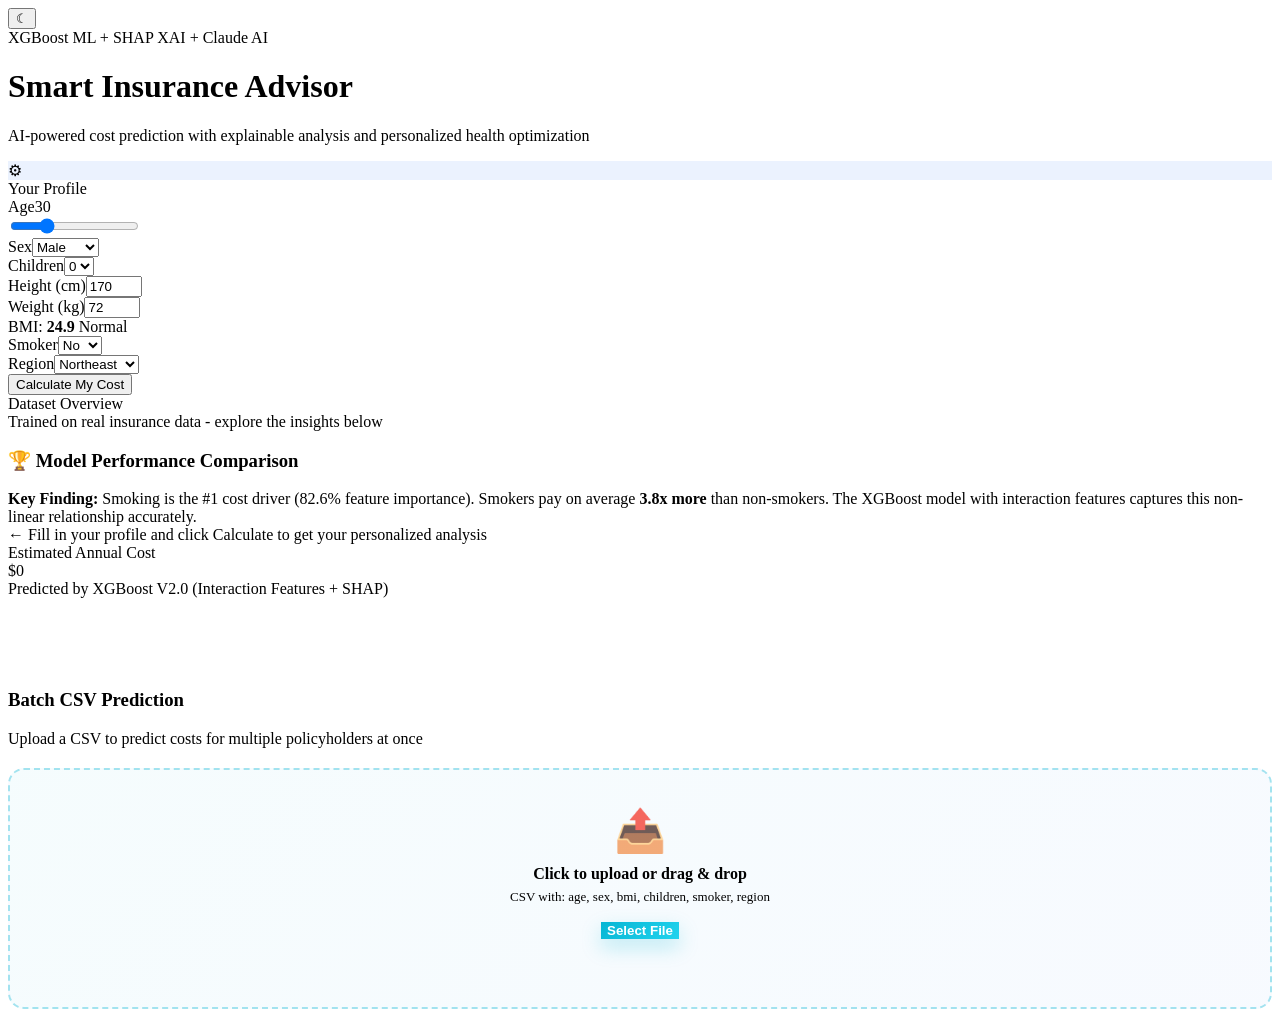
==== webapp/templates/index.html @ 4be65745 "Refactor to modular architecture + fix Docker Directory structure (replaces monolithic DataSet/): - " ====
<!DOCTYPE html>
<html lang="en">
<head>
<meta charset="UTF-8">
<meta name="viewport" content="width=device-width, initial-scale=1.0">
<title>Smart Insurance Advisor V2.0</title>
<link href="https://fonts.googleapis.com/css2?family=Inter:wght@300;400;500;600;700;800&display=swap" rel="stylesheet">
<link rel="stylesheet" href="/static/style.css">
</head>
<body>
<button class="theme-toggle" id="themeToggle" onclick="toggleTheme()" title="Toggle theme">&#9790;</button>
<div class="app">
  <div class="header">
    <div class="badge"><span class="dot"></span> XGBoost ML + SHAP XAI + Claude AI</div>
    <h1>Smart Insurance Advisor</h1>
    <p>AI-powered cost prediction with explainable analysis and personalized health optimization</p>
  </div>

  <div class="layout">
    <!-- LEFT: Form -->
    <div class="card" style="position:sticky;top:24px;">
      <div class="card-title"><div class="icon" style="background:rgba(59,130,246,0.1);color:var(--accent);">&#9881;</div> Your Profile</div>

      <div class="form-group"><div class="range-wrap"><div class="range-header"><label>Age</label><span class="range-value" id="ageVal">30</span></div><input type="range" id="age" min="18" max="64" value="30" oninput="document.getElementById('ageVal').textContent=this.value"></div></div>

      <div class="form-row">
        <div class="form-group"><label>Sex</label><select id="sex"><option value="male">Male</option><option value="female">Female</option></select></div>
        <div class="form-group"><label>Children</label><select id="children"><option value="0">0</option><option value="1">1</option><option value="2">2</option><option value="3">3</option><option value="4">4</option><option value="5">5</option></select></div>
      </div>

      <div class="form-row">
        <div class="form-group"><label>Height (cm)</label><input type="number" id="height" min="100" max="220" value="170" step="1" oninput="updateBmi()"></div>
        <div class="form-group"><label>Weight (kg)</label><input type="number" id="weight" min="30" max="200" value="72" step="1" oninput="updateBmi()"></div>
      </div>
      <div class="bmi-display" id="bmiDisplay">BMI: <strong>24.9</strong> <span class="bmi-tag normal">Normal</span></div>

      <div class="form-row">
        <div class="form-group"><label>Smoker</label><select id="smoker"><option value="no">No</option><option value="yes">Yes</option></select></div>
        <div class="form-group"><label>Region</label><select id="region"><option value="northeast">Northeast</option><option value="northwest">Northwest</option><option value="southeast">Southeast</option><option value="southwest">Southwest</option></select></div>
      </div>

      <button class="btn btn-primary" id="predictBtn" onclick="runPredict()">Calculate My Cost</button>
    </div>

    <!-- RIGHT -->
    <div>
      <!-- Welcome Dashboard -->
      <div id="welcome" class="welcome-dash">
        <div class="welcome-title">Dataset Overview</div>
        <div class="welcome-sub">Trained on real insurance data - explore the insights below</div>
        <div class="stat-grid" id="statGrid"></div>

        <div class="model-section">
          <h3>&#127942; Model Performance Comparison</h3>
          <div id="modelBars"></div>
        </div>

        <div class="insight-box">
          <strong>Key Finding:</strong> Smoking is the #1 cost driver (82.6% feature importance). Smokers pay on average <strong>3.8x more</strong> than non-smokers. The XGBoost model with interaction features captures this non-linear relationship accurately.
        </div>
        <div class="welcome-arrow">&#8592; Fill in your profile and click Calculate to get your personalized analysis</div>
      </div>

      <!-- Results -->
      <div id="results" class="results">
        <div class="cost-hero">
          <div class="label">Estimated Annual Cost</div>
          <div class="amount" id="costAmount">$0</div>
          <div class="sub">Predicted by XGBoost V2.0 (Interaction Features + SHAP)</div>
          <div class="confidence" id="confidence" style="display:none;">
            <span>Low: <span class="c-val" id="confLow">-</span></span>
            <span>Avg: <span class="c-val" id="confMid">-</span></span>
            <span>High: <span class="c-val" id="confHigh">-</span></span>
          </div>
        </div>

        <div class="scenarios" id="scenarios"></div>

        <div class="shap-section" id="shapSection" style="display:none;">
          <div class="shap-header"><div class="shap-icon">&#9881;</div><div><h3>Cost Breakdown - SHAP Analysis</h3><p>Explainable AI: see exactly what drives your cost up or down</p></div></div>
          <div id="shapBars"></div>
          <div class="shap-legend"><span><span class="dot-up"></span> Increases cost</span><span><span class="dot-down"></span> Decreases cost</span></div>
        </div>

        <div class="ai-report" id="aiReport" style="display:none;">
          <div class="report-header"><div class="ai-icon">&#9733;</div><div><h3>AI Advisor Report</h3><p>Powered by Claude AI + SHAP Insights</p></div></div>
          <div class="report-body" id="reportBody"></div>
          <button class="btn-download" onclick="downloadReport()">&#11015; Download Report</button>
        </div>

        <div class="similar-section" id="similarSection" style="display:none;margin-top:32px;">
          <div class="section-header">
            <h3>Patients Like You</h3>
            <p>5 most similar profiles from the training set &middot; K-Nearest Neighbors</p>
          </div>
          <div id="similarSummary" style="display:grid;grid-template-columns:repeat(4,1fr);gap:12px;margin:0 0 20px;"></div>
          <div id="similarList"></div>
        </div>

        <div class="batch-section" style="margin-top:40px;padding-top:32px;border-top:1px solid var(--border);">
          <div class="section-header">
            <h3>Batch CSV Prediction</h3>
            <p>Upload a CSV to predict costs for multiple policyholders at once</p>
          </div>
          <div id="dropZone" ondragover="event.preventDefault();this.classList.add('drag-active');" ondragleave="this.classList.remove('drag-active');" ondrop="handleDrop(event)"
               style="background:linear-gradient(135deg,rgba(6,182,212,0.04),rgba(59,130,246,0.04));border:2px dashed rgba(6,182,212,0.35);border-radius:16px;padding:36px 24px;text-align:center;margin-top:20px;transition:all 0.3s;cursor:pointer;" onclick="document.getElementById('csvFile').click()">
            <div style="font-size:42px;margin-bottom:10px;opacity:0.8;">&#128228;</div>
            <div style="font-size:16px;font-weight:600;color:var(--text);margin-bottom:6px;">Click to upload or drag &amp; drop</div>
            <div style="font-size:13px;color:var(--text3);margin-bottom:16px;">CSV with: age, sex, bmi, children, smoker, region</div>
            <input type="file" id="csvFile" accept=".csv" style="display:none;" onchange="uploadBatch()">
            <button type="button" class="btn-download" style="background:linear-gradient(135deg,#06b6d4,#22d3ee);box-shadow:0 8px 20px rgba(6,182,212,0.25);color:white;border:none;font-weight:600;" onclick="event.stopPropagation();document.getElementById('csvFile').click();">Select File</button>
            <div id="batchStatus" style="margin-top:14px;font-size:13px;color:var(--text2);min-height:18px;"></div>
          </div>
          <div id="batchResults" style="margin-top:20px;"></div>
        </div>

        <div class="profile-bar" id="profileBar"></div>
      </div>
    </div>
  </div>
</div>

<script src="/static/app.js"></script>
</body>
</html>
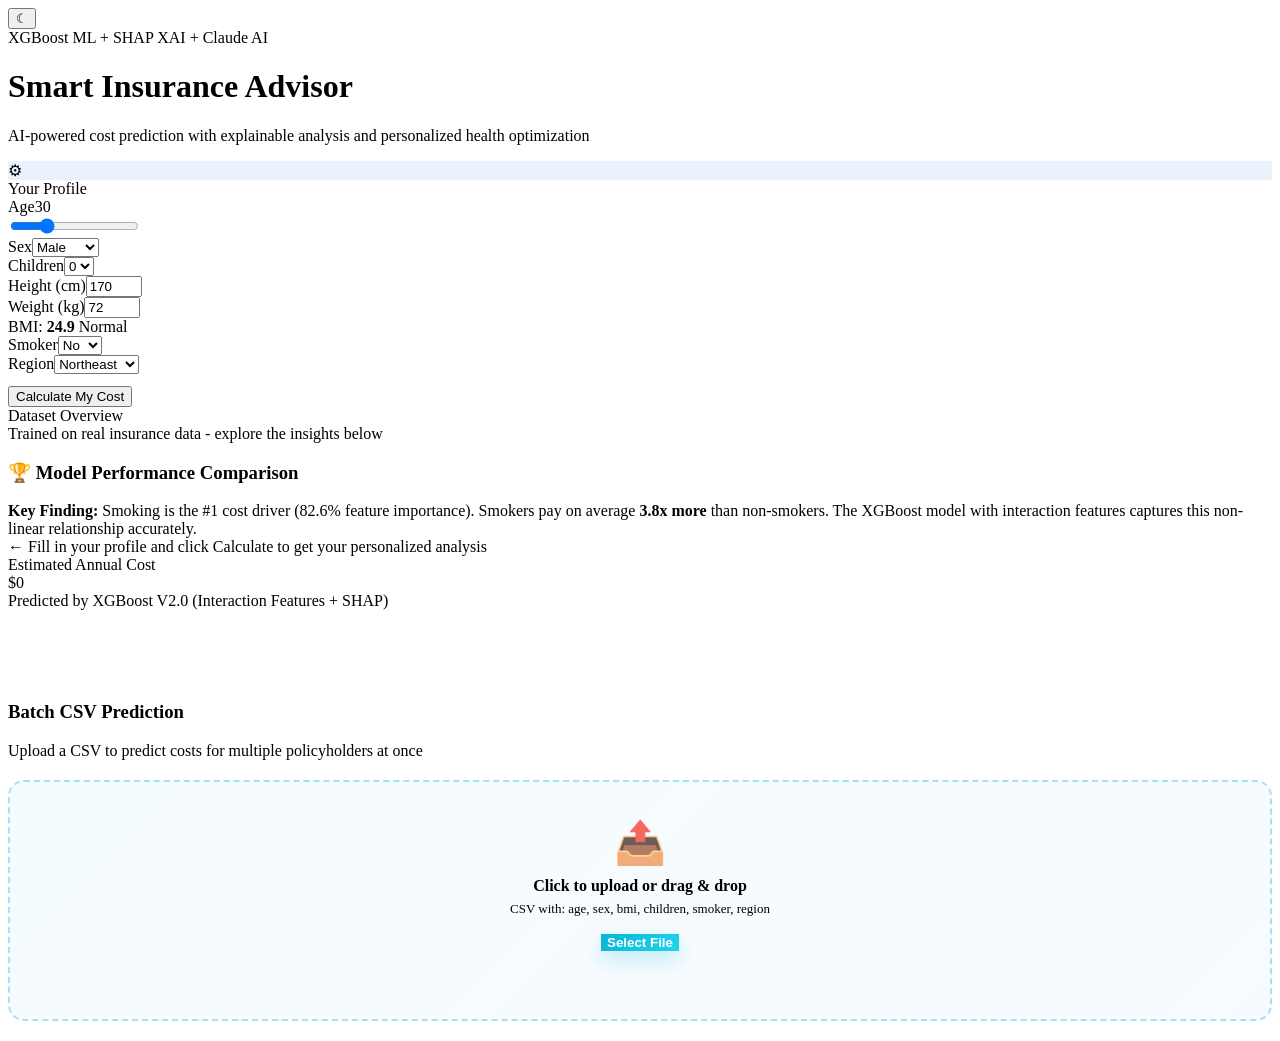
==== commit 6c3676cf: "Add form validation, PDF export, and OpenAPI/Swagger docs Real-time form validation (webapp/static/a" ====
--- a/webapp/templates/index.html
+++ b/webapp/templates/index.html
@@ -21,7 +21,7 @@
     <div class="card" style="position:sticky;top:24px;">
       <div class="card-title"><div class="icon" style="background:rgba(59,130,246,0.1);color:var(--accent);">&#9881;</div> Your Profile</div>
 
-      <div class="form-group"><div class="range-wrap"><div class="range-header"><label>Age</label><span class="range-value" id="ageVal">30</span></div><input type="range" id="age" min="18" max="64" value="30" oninput="document.getElementById('ageVal').textContent=this.value"></div></div>
+      <div class="form-group"><div class="range-wrap"><div class="range-header"><label>Age</label><span class="range-value" id="ageVal">30</span></div><input type="range" id="age" min="18" max="64" value="30" oninput="document.getElementById('ageVal').textContent=this.value;validateForm()"></div></div>
 
       <div class="form-row">
         <div class="form-group"><label>Sex</label><select id="sex"><option value="male">Male</option><option value="female">Female</option></select></div>
@@ -29,8 +29,8 @@
       </div>
 
       <div class="form-row">
-        <div class="form-group"><label>Height (cm)</label><input type="number" id="height" min="100" max="220" value="170" step="1" oninput="updateBmi()"></div>
-        <div class="form-group"><label>Weight (kg)</label><input type="number" id="weight" min="30" max="200" value="72" step="1" oninput="updateBmi()"></div>
+        <div class="form-group"><label>Height (cm)</label><input type="number" id="height" min="100" max="220" value="170" step="1" oninput="updateBmi();validateForm()"></div>
+        <div class="form-group"><label>Weight (kg)</label><input type="number" id="weight" min="30" max="200" value="72" step="1" oninput="updateBmi();validateForm()"></div>
       </div>
       <div class="bmi-display" id="bmiDisplay">BMI: <strong>24.9</strong> <span class="bmi-tag normal">Normal</span></div>
 
@@ -38,6 +38,8 @@
         <div class="form-group"><label>Smoker</label><select id="smoker"><option value="no">No</option><option value="yes">Yes</option></select></div>
         <div class="form-group"><label>Region</label><select id="region"><option value="northeast">Northeast</option><option value="northwest">Northwest</option><option value="southeast">Southeast</option><option value="southwest">Southwest</option></select></div>
       </div>
+
+      <div id="validationMessages" style="margin-top:12px;"></div>
 
       <button class="btn btn-primary" id="predictBtn" onclick="runPredict()">Calculate My Cost</button>
     </div>
@@ -85,7 +87,10 @@
         <div class="ai-report" id="aiReport" style="display:none;">
           <div class="report-header"><div class="ai-icon">&#9733;</div><div><h3>AI Advisor Report</h3><p>Powered by Claude AI + SHAP Insights</p></div></div>
           <div class="report-body" id="reportBody"></div>
-          <button class="btn-download" onclick="downloadReport()">&#11015; Download Report</button>
+          <div style="display:flex;gap:10px;flex-wrap:wrap;">
+            <button class="btn-download" onclick="downloadReport()">&#11015; Markdown</button>
+            <button class="btn-download" style="background:linear-gradient(135deg,#ef4444,#f59e0b);color:white;border:none;font-weight:600;" onclick="openPrintReport()">&#128438; Download as PDF</button>
+          </div>
         </div>
 
         <div class="similar-section" id="similarSection" style="display:none;margin-top:32px;">
